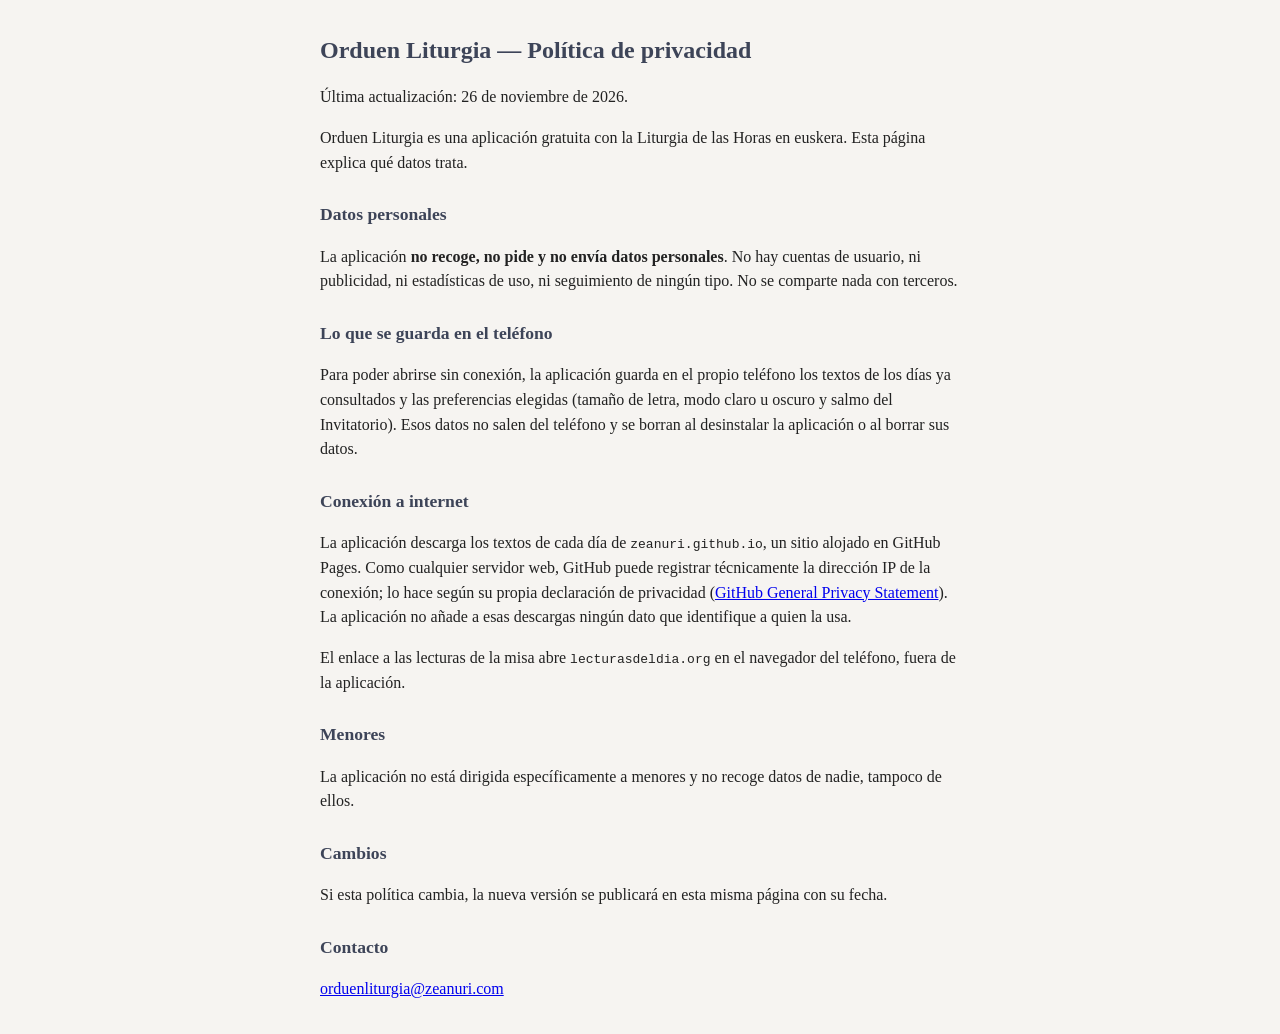
==== app/web/privacidad.html @ 72eb363f "Google Play: Android 16 (API 36), barra de estado y Atrás; AAB en la compilación; política de privac" ====
<!doctype html>
<html lang="es">
<head>
<meta charset="utf-8">
<meta name="viewport" content="width=device-width, initial-scale=1">
<title>Orduen Liturgia · Política de privacidad</title>
<style>
  body { font-family: Georgia, serif; max-width: 40rem; margin: 2rem auto; padding: 0 1rem; line-height: 1.55; color: #222; background: #F6F4F1; }
  h1 { font-size: 1.5rem; color: #3D4458; }
  h2 { font-size: 1.1rem; color: #3D4458; margin-top: 1.6rem; }
</style>
</head>
<body>
<h1>Orduen Liturgia — Política de privacidad</h1>
<p>Última actualización: 26 de noviembre de 2026.</p>

<p>Orduen Liturgia es una aplicación gratuita con la Liturgia de las Horas en euskera. Esta página explica qué datos trata.</p>

<h2>Datos personales</h2>
<p>La aplicación <strong>no recoge, no pide y no envía datos personales</strong>. No hay cuentas de usuario, ni publicidad, ni estadísticas de uso, ni seguimiento de ningún tipo. No se comparte nada con terceros.</p>

<h2>Lo que se guarda en el teléfono</h2>
<p>Para poder abrirse sin conexión, la aplicación guarda en el propio teléfono los textos de los días ya consultados y las preferencias elegidas (tamaño de letra, modo claro u oscuro y salmo del Invitatorio). Esos datos no salen del teléfono y se borran al desinstalar la aplicación o al borrar sus datos.</p>

<h2>Conexión a internet</h2>
<p>La aplicación descarga los textos de cada día de <code>zeanuri.github.io</code>, un sitio alojado en GitHub Pages. Como cualquier servidor web, GitHub puede registrar técnicamente la dirección IP de la conexión; lo hace según su propia declaración de privacidad (<a href="https://docs.github.com/site-policy/privacy-policies/github-general-privacy-statement">GitHub General Privacy Statement</a>). La aplicación no añade a esas descargas ningún dato que identifique a quien la usa.</p>
<p>El enlace a las lecturas de la misa abre <code>lecturasdeldia.org</code> en el navegador del teléfono, fuera de la aplicación.</p>

<h2>Menores</h2>
<p>La aplicación no está dirigida específicamente a menores y no recoge datos de nadie, tampoco de ellos.</p>

<h2>Cambios</h2>
<p>Si esta política cambia, la nueva versión se publicará en esta misma página con su fecha.</p>

<h2>Contacto</h2>
<p><a href="mailto:orduenliturgia@zeanuri.com">orduenliturgia@zeanuri.com</a></p>
</body>
</html>
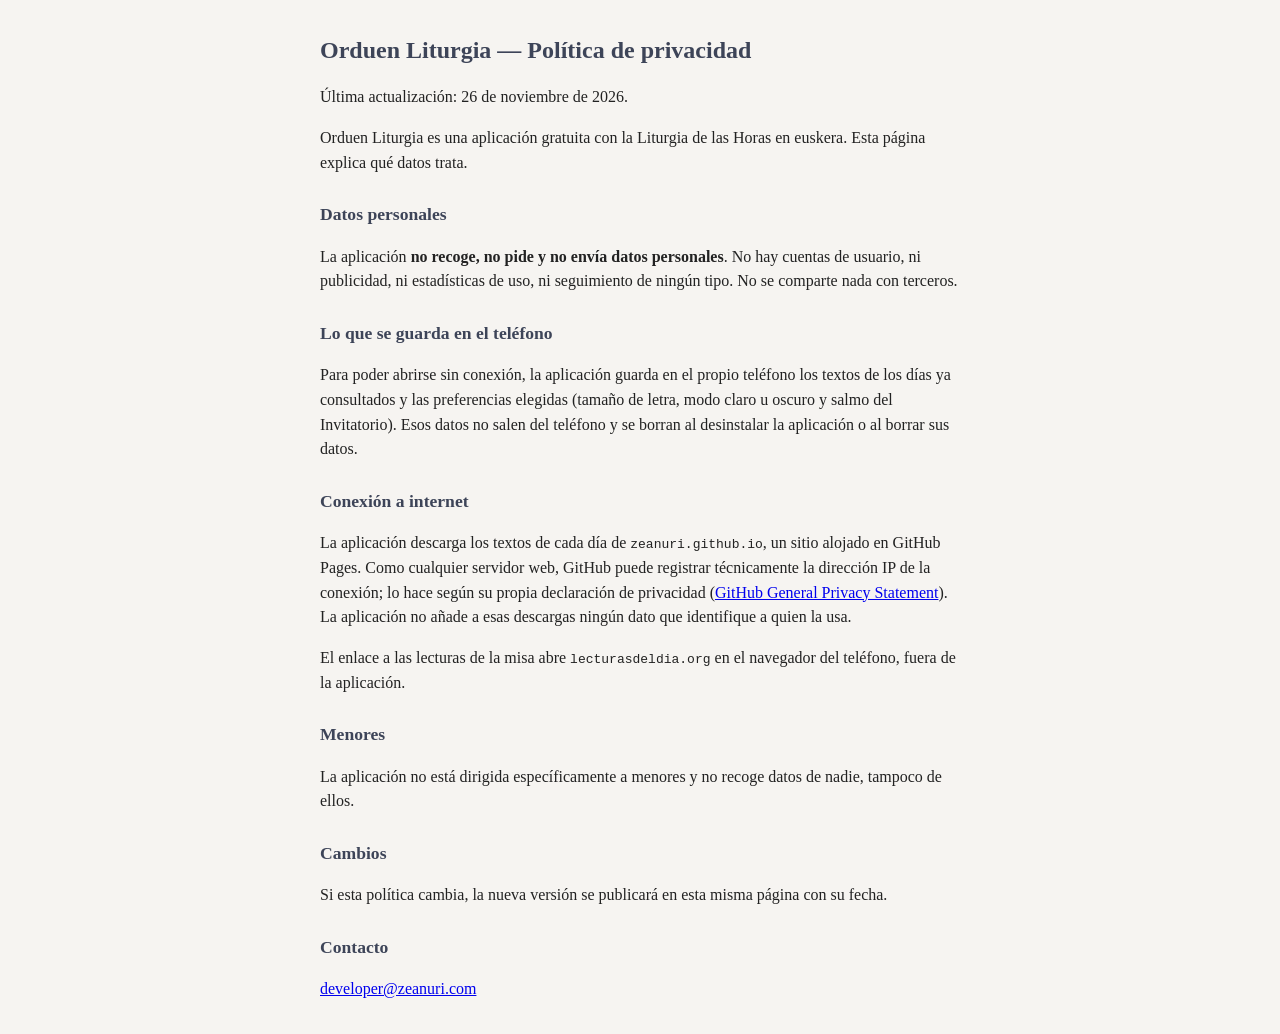
==== commit a5b0377f: "Política de privacidad: contacto developer@zeanuri.com Co-Authored-By: Claude Opus 5.5 <noreply@anth" ====
--- a/app/web/privacidad.html
+++ b/app/web/privacidad.html
@@ -33,6 +33,6 @@
 <p>Si esta política cambia, la nueva versión se publicará en esta misma página con su fecha.</p>
 
 <h2>Contacto</h2>
-<p><a href="mailto:orduenliturgia@zeanuri.com">orduenliturgia@zeanuri.com</a></p>
+<p><a href="mailto:developer@zeanuri.com">developer@zeanuri.com</a></p>
 </body>
 </html>
